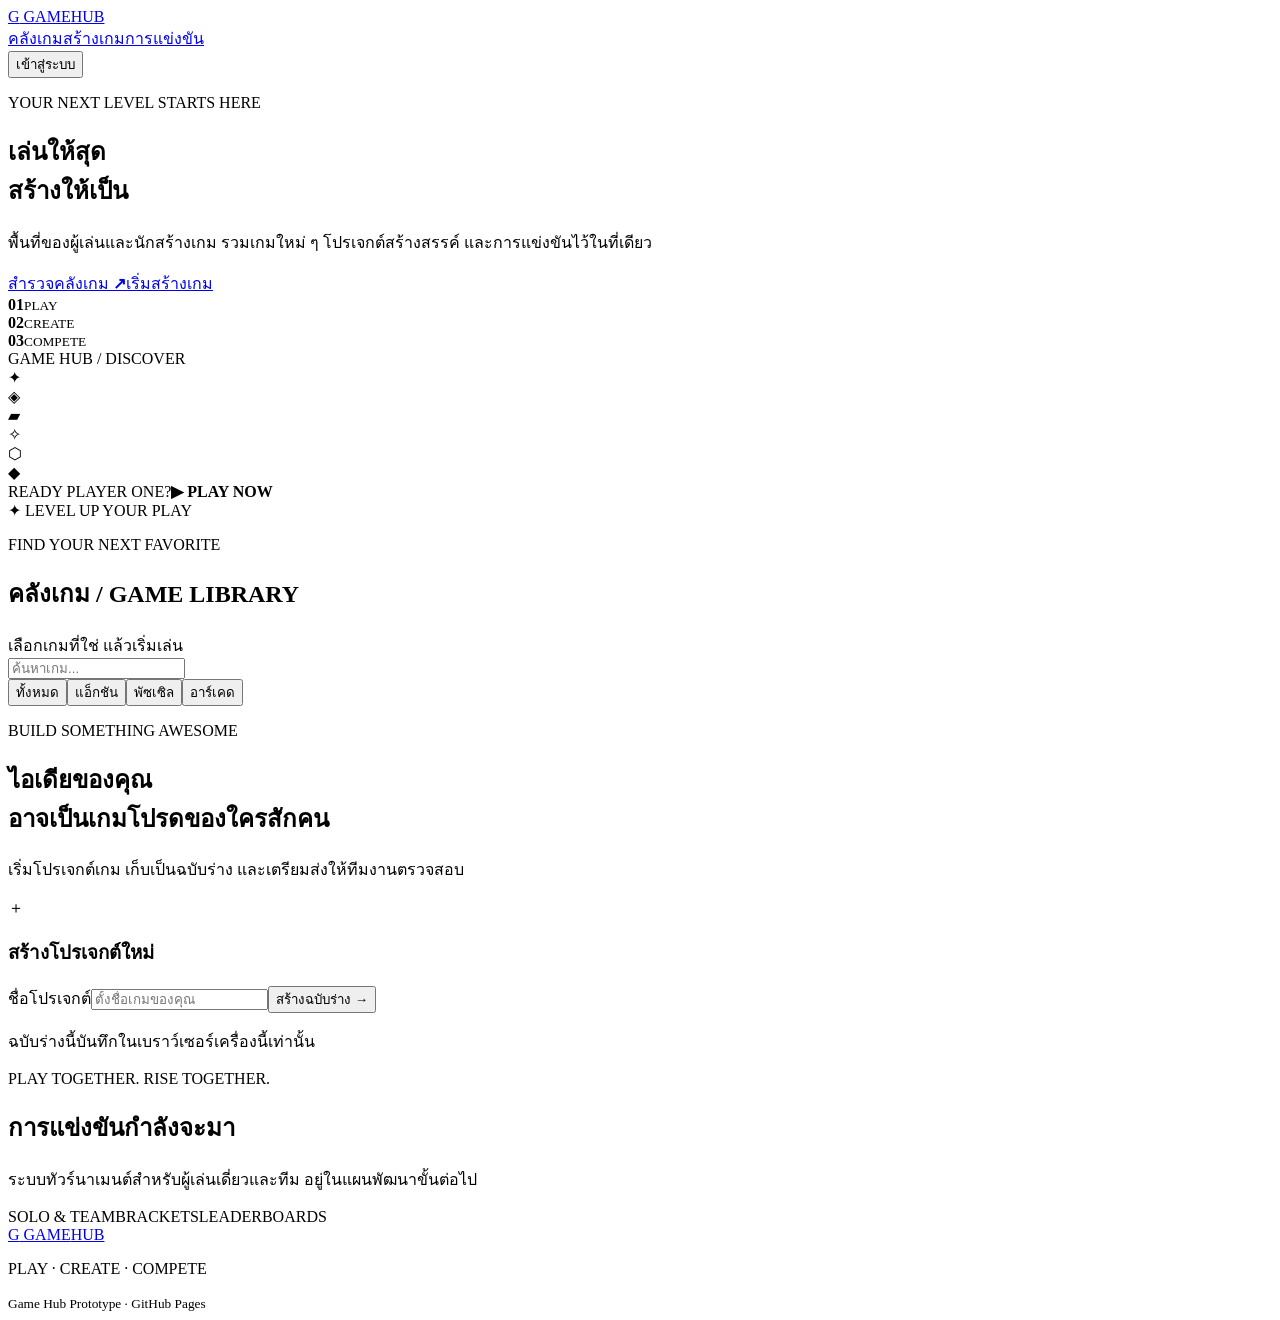
==== index.html @ 57284103 "Create Game Hub landing page for GitHub Pages" ====
<!doctype html>
<html lang="th">
<head>
<meta charset="utf-8"><meta name="viewport" content="width=device-width,initial-scale=1">
<meta name="theme-color" content="#100d1d"><meta name="description" content="Game Hub — ศูนย์รวมเกมและครีเอเตอร์">
<title>Game Hub — Play. Create. Compete.</title>
<link rel="stylesheet" href="./styles.css">
</head>
<body>
<header class="topbar"><a class="brand" href="#"><span class="brand-mark">G</span> GAME<span>HUB</span></a><nav><a href="#library">คลังเกม</a><a href="#create">สร้างเกม</a><a href="#tournament">การแข่งขัน</a></nav><button class="button button-small" id="loginBtn">เข้าสู่ระบบ</button></header>
<main>
<section class="hero"><div class="hero-copy"><p class="eyebrow">YOUR NEXT LEVEL STARTS HERE</p><h1>เล่นให้สุด<br><span>สร้างให้เป็น</span></h1><p class="lead">พื้นที่ของผู้เล่นและนักสร้างเกม รวมเกมใหม่ ๆ โปรเจกต์สร้างสรรค์ และการแข่งขันไว้ในที่เดียว</p><div class="actions"><a class="button" href="#library">สำรวจคลังเกม <b>↗</b></a><a class="button button-ghost" href="#create">เริ่มสร้างเกม</a></div><div class="hero-stats"><div><strong>01</strong><small>PLAY</small></div><div><strong>02</strong><small>CREATE</small></div><div><strong>03</strong><small>COMPETE</small></div></div></div><div class="hero-art"><div class="orb orb-a"></div><div class="orb orb-b"></div><div class="game-window"><div class="window-head"><i></i><i></i><i></i><span>GAME HUB / DISCOVER</span></div><div class="pixel-grid"><div class="pixel p1">✦</div><div class="pixel p2">◈</div><div class="pixel p3">▰</div><div class="pixel p4">✧</div><div class="pixel p5">⬡</div><div class="pixel p6">◆</div></div><div class="window-foot"><span>READY PLAYER ONE?</span><b>▶ PLAY NOW</b></div></div><div class="floating-tag">✦ LEVEL UP YOUR PLAY</div></div></section>
<section class="section" id="library"><div class="section-head"><div><p class="eyebrow">FIND YOUR NEXT FAVORITE</p><h2>คลังเกม <span>/ GAME LIBRARY</span></h2></div><span class="section-note">เลือกเกมที่ใช่ แล้วเริ่มเล่น</span></div><div class="toolbar"><input id="search" type="search" placeholder="ค้นหาเกม..." aria-label="ค้นหาเกม"><div class="filters"><button class="filter active" data-filter="all">ทั้งหมด</button><button class="filter" data-filter="action">แอ็กชัน</button><button class="filter" data-filter="puzzle">พัซเซิล</button><button class="filter" data-filter="arcade">อาร์เคด</button></div></div><div class="games" id="games"></div><p class="empty" id="empty" hidden>ไม่พบเกมที่ตรงกับการค้นหา</p></section>
<section class="create-band" id="create"><div><p class="eyebrow">BUILD SOMETHING AWESOME</p><h2>ไอเดียของคุณ<br>อาจเป็นเกมโปรดของใครสักคน</h2><p>เริ่มโปรเจกต์เกม เก็บเป็นฉบับร่าง และเตรียมส่งให้ทีมงานตรวจสอบ</p></div><div class="create-panel"><div class="panel-icon">＋</div><h3>สร้างโปรเจกต์ใหม่</h3><label for="projectName">ชื่อโปรเจกต์</label><input id="projectName" placeholder="ตั้งชื่อเกมของคุณ"><button class="button" id="createBtn">สร้างฉบับร่าง <b>→</b></button><p class="hint">ฉบับร่างนี้บันทึกในเบราว์เซอร์เครื่องนี้เท่านั้น</p><div id="projectStatus" role="status"></div></div></section>
<section class="section tournament" id="tournament"><p class="eyebrow">PLAY TOGETHER. RISE TOGETHER.</p><h2>การแข่งขันกำลังจะมา</h2><p>ระบบทัวร์นาเมนต์สำหรับผู้เล่นเดี่ยวและทีม อยู่ในแผนพัฒนาขั้นต่อไป</p><div class="tourney-pills"><span>SOLO & TEAM</span><span>BRACKETS</span><span>LEADERBOARDS</span></div></section>
</main><footer><a class="brand" href="#"><span class="brand-mark">G</span> GAME<span>HUB</span></a><p>PLAY · CREATE · COMPETE</p><small>Game Hub Prototype · GitHub Pages</small></footer>
<dialog id="loginDialog"><form method="dialog"><button class="close" aria-label="ปิด">×</button><p class="eyebrow">PLAYER PROFILE</p><h2>ยินดีต้อนรับ</h2><label for="displayName">ชื่อที่ใช้แสดงในเครื่องนี้</label><input id="displayName" maxlength="24" placeholder="Player name"><button class="button" id="saveName">บันทึกชื่อ</button><p class="hint">นี่เป็นโปรไฟล์ตัวอย่างในเบราว์เซอร์ ไม่ใช่บัญชีผู้ใช้จริง</p></form></dialog>
<script src="./app.js"></script></body></html>
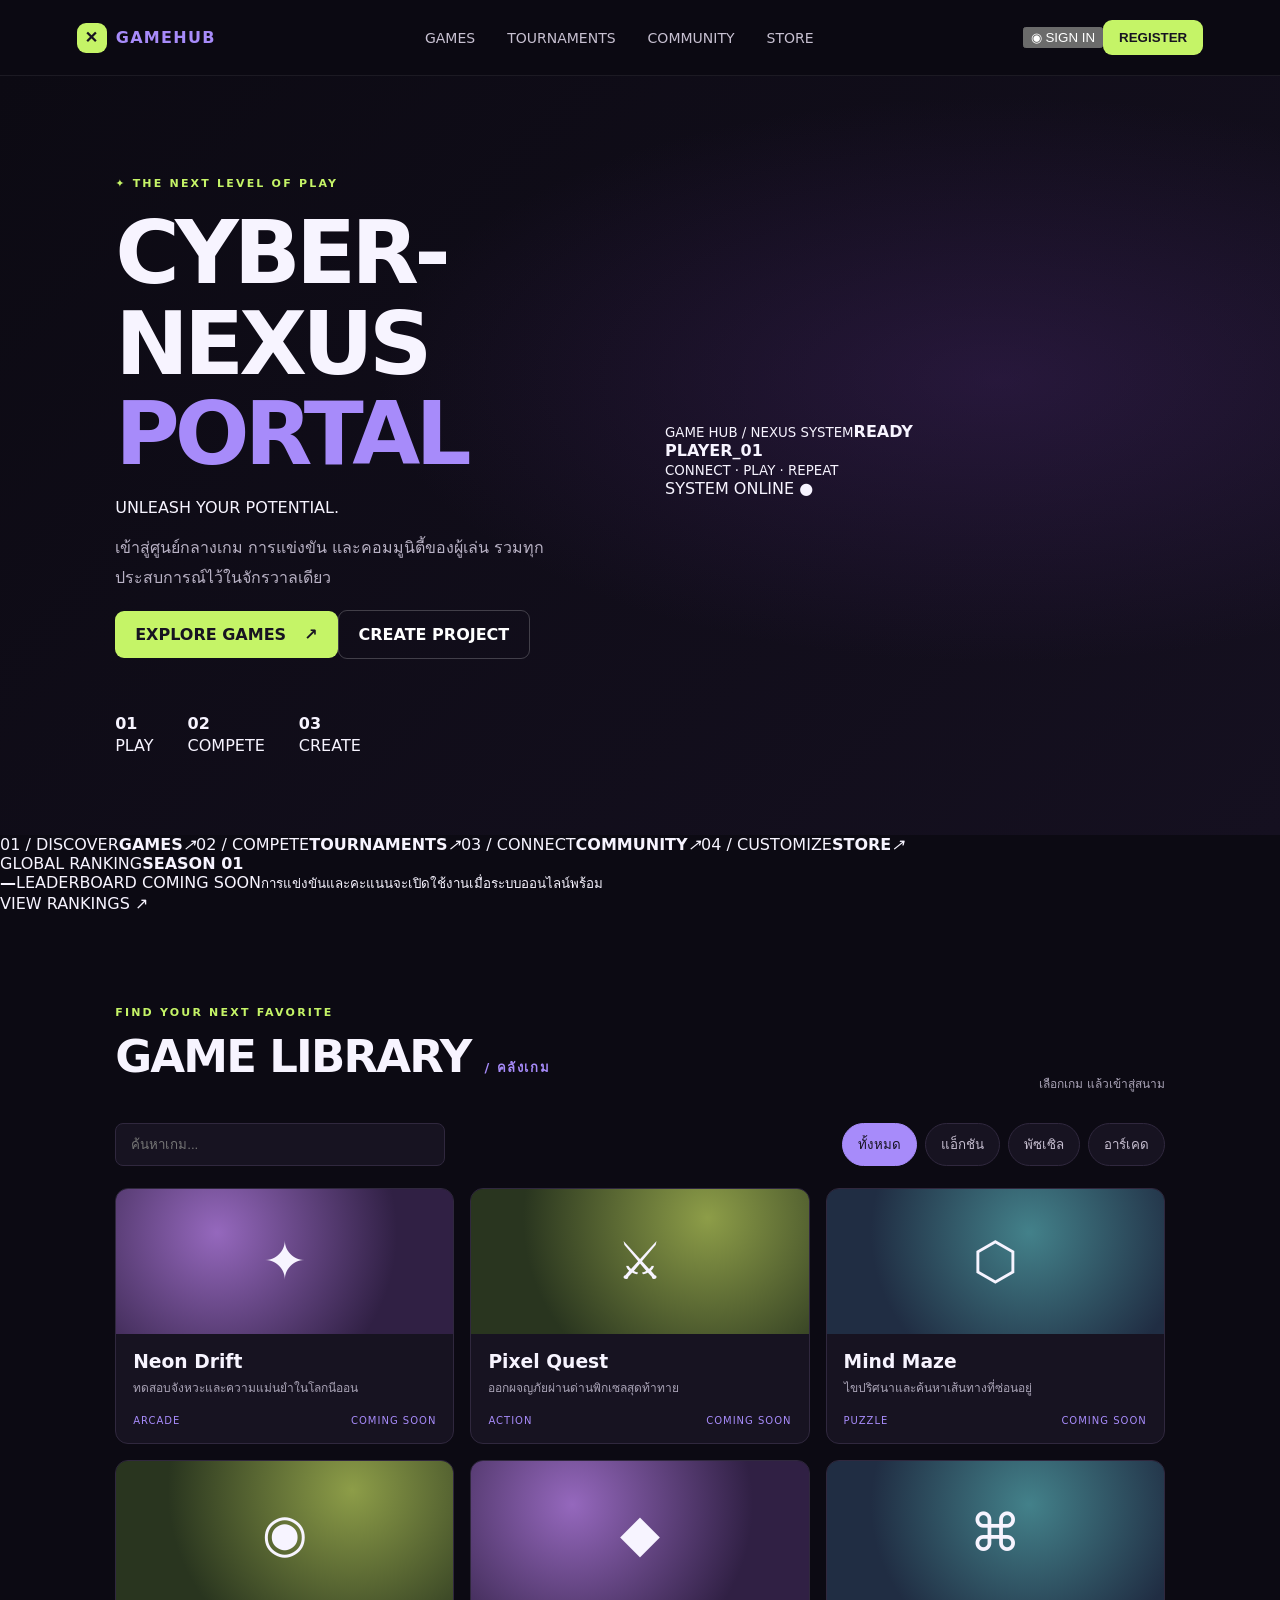
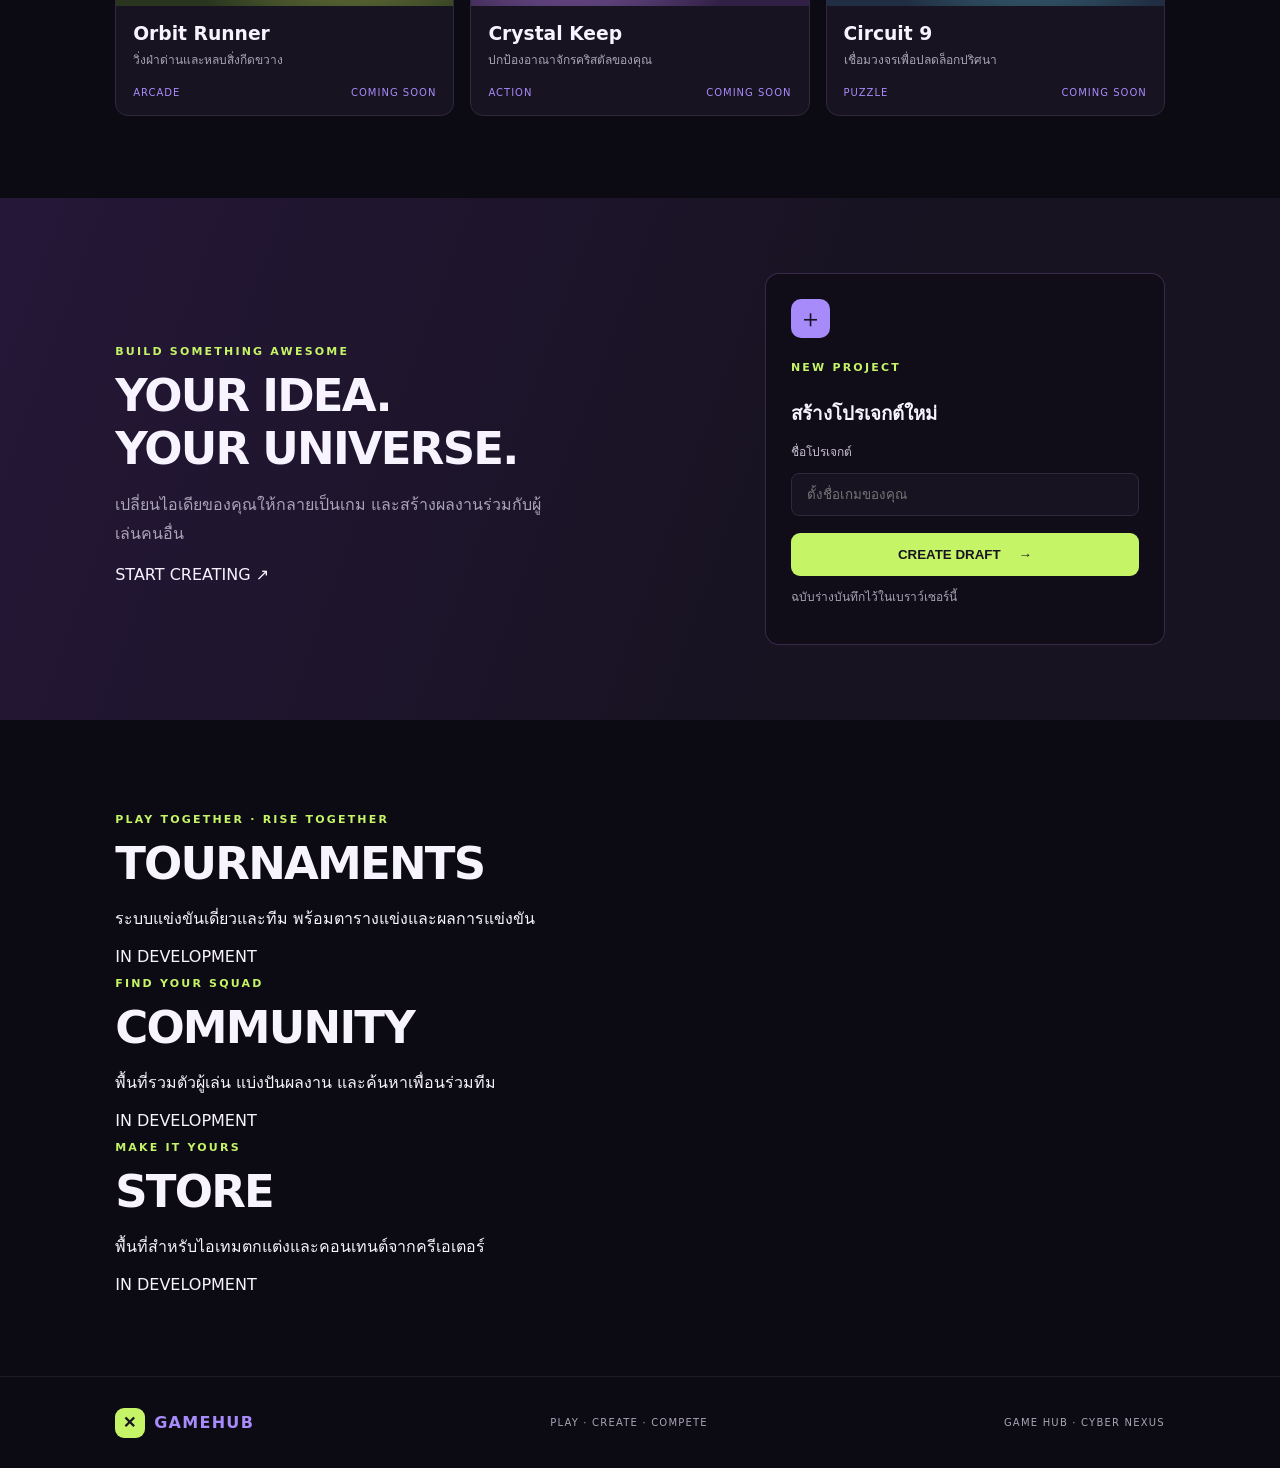
==== commit 872680b6: "Redesign Game Hub cyber nexus homepage" ====
--- a/index.html
+++ b/index.html
@@ -1,18 +1,13 @@
 <!doctype html>
-<html lang="th">
-<head>
-<meta charset="utf-8"><meta name="viewport" content="width=device-width,initial-scale=1">
-<meta name="theme-color" content="#100d1d"><meta name="description" content="Game Hub — ศูนย์รวมเกมและครีเอเตอร์">
-<title>Game Hub — Play. Create. Compete.</title>
-<link rel="stylesheet" href="./styles.css">
-</head>
+<html lang="th"><head><meta charset="utf-8"><meta name="viewport" content="width=device-width,initial-scale=1"><meta name="theme-color" content="#090711"><meta name="description" content="Game Hub — Play, Create, Compete"><title>GAME HUB — Cyber Nexus</title><link rel="stylesheet" href="./styles.css"></head>
 <body>
-<header class="topbar"><a class="brand" href="#"><span class="brand-mark">G</span> GAME<span>HUB</span></a><nav><a href="#library">คลังเกม</a><a href="#create">สร้างเกม</a><a href="#tournament">การแข่งขัน</a></nav><button class="button button-small" id="loginBtn">เข้าสู่ระบบ</button></header>
+<header class="topbar"><a class="brand" href="#"><span class="brand-mark">✕</span><span>GAME<span>HUB</span></span></a><nav><a href="#library">GAMES</a><a href="#tournament">TOURNAMENTS</a><a href="#community">COMMUNITY</a><a href="#store">STORE</a></nav><div class="account-actions"><button class="sign-in" id="loginBtn">◉ SIGN IN</button><button class="button button-small" id="registerBtn">REGISTER</button></div></header>
 <main>
-<section class="hero"><div class="hero-copy"><p class="eyebrow">YOUR NEXT LEVEL STARTS HERE</p><h1>เล่นให้สุด<br><span>สร้างให้เป็น</span></h1><p class="lead">พื้นที่ของผู้เล่นและนักสร้างเกม รวมเกมใหม่ ๆ โปรเจกต์สร้างสรรค์ และการแข่งขันไว้ในที่เดียว</p><div class="actions"><a class="button" href="#library">สำรวจคลังเกม <b>↗</b></a><a class="button button-ghost" href="#create">เริ่มสร้างเกม</a></div><div class="hero-stats"><div><strong>01</strong><small>PLAY</small></div><div><strong>02</strong><small>CREATE</small></div><div><strong>03</strong><small>COMPETE</small></div></div></div><div class="hero-art"><div class="orb orb-a"></div><div class="orb orb-b"></div><div class="game-window"><div class="window-head"><i></i><i></i><i></i><span>GAME HUB / DISCOVER</span></div><div class="pixel-grid"><div class="pixel p1">✦</div><div class="pixel p2">◈</div><div class="pixel p3">▰</div><div class="pixel p4">✧</div><div class="pixel p5">⬡</div><div class="pixel p6">◆</div></div><div class="window-foot"><span>READY PLAYER ONE?</span><b>▶ PLAY NOW</b></div></div><div class="floating-tag">✦ LEVEL UP YOUR PLAY</div></div></section>
-<section class="section" id="library"><div class="section-head"><div><p class="eyebrow">FIND YOUR NEXT FAVORITE</p><h2>คลังเกม <span>/ GAME LIBRARY</span></h2></div><span class="section-note">เลือกเกมที่ใช่ แล้วเริ่มเล่น</span></div><div class="toolbar"><input id="search" type="search" placeholder="ค้นหาเกม..." aria-label="ค้นหาเกม"><div class="filters"><button class="filter active" data-filter="all">ทั้งหมด</button><button class="filter" data-filter="action">แอ็กชัน</button><button class="filter" data-filter="puzzle">พัซเซิล</button><button class="filter" data-filter="arcade">อาร์เคด</button></div></div><div class="games" id="games"></div><p class="empty" id="empty" hidden>ไม่พบเกมที่ตรงกับการค้นหา</p></section>
-<section class="create-band" id="create"><div><p class="eyebrow">BUILD SOMETHING AWESOME</p><h2>ไอเดียของคุณ<br>อาจเป็นเกมโปรดของใครสักคน</h2><p>เริ่มโปรเจกต์เกม เก็บเป็นฉบับร่าง และเตรียมส่งให้ทีมงานตรวจสอบ</p></div><div class="create-panel"><div class="panel-icon">＋</div><h3>สร้างโปรเจกต์ใหม่</h3><label for="projectName">ชื่อโปรเจกต์</label><input id="projectName" placeholder="ตั้งชื่อเกมของคุณ"><button class="button" id="createBtn">สร้างฉบับร่าง <b>→</b></button><p class="hint">ฉบับร่างนี้บันทึกในเบราว์เซอร์เครื่องนี้เท่านั้น</p><div id="projectStatus" role="status"></div></div></section>
-<section class="section tournament" id="tournament"><p class="eyebrow">PLAY TOGETHER. RISE TOGETHER.</p><h2>การแข่งขันกำลังจะมา</h2><p>ระบบทัวร์นาเมนต์สำหรับผู้เล่นเดี่ยวและทีม อยู่ในแผนพัฒนาขั้นต่อไป</p><div class="tourney-pills"><span>SOLO & TEAM</span><span>BRACKETS</span><span>LEADERBOARDS</span></div></section>
-</main><footer><a class="brand" href="#"><span class="brand-mark">G</span> GAME<span>HUB</span></a><p>PLAY · CREATE · COMPETE</p><small>Game Hub Prototype · GitHub Pages</small></footer>
-<dialog id="loginDialog"><form method="dialog"><button class="close" aria-label="ปิด">×</button><p class="eyebrow">PLAYER PROFILE</p><h2>ยินดีต้อนรับ</h2><label for="displayName">ชื่อที่ใช้แสดงในเครื่องนี้</label><input id="displayName" maxlength="24" placeholder="Player name"><button class="button" id="saveName">บันทึกชื่อ</button><p class="hint">นี่เป็นโปรไฟล์ตัวอย่างในเบราว์เซอร์ ไม่ใช่บัญชีผู้ใช้จริง</p></form></dialog>
+<section class="hero"><div class="hero-copy"><p class="eyebrow">✦ THE NEXT LEVEL OF PLAY</p><h1>CYBER-NEXUS<br><span>PORTAL</span></h1><p class="hero-subtitle">UNLEASH YOUR POTENTIAL.</p><div class="hero-rule"><i></i></div><p class="lead">เข้าสู่ศูนย์กลางเกม การแข่งขัน และคอมมูนิตี้ของผู้เล่น รวมทุกประสบการณ์ไว้ในจักรวาลเดียว</p><div class="hero-actions"><a class="button" href="#library">EXPLORE GAMES <b>↗</b></a><a class="button button-ghost" href="#create">CREATE PROJECT</a></div><div class="hero-stats"><div><b>01</b><span>PLAY</span></div><div><b>02</b><span>COMPETE</span></div><div><b>03</b><span>CREATE</span></div></div></div><div class="hero-visual"><div class="hero-orbit"></div><div class="hero-avatar"><div class="avatar-helmet"></div><div class="avatar-body"></div></div><div class="hud-card"><small>GAME HUB / NEXUS SYSTEM</small><strong>READY<br>PLAYER<span>_01</span></strong><div class="hud-bars"><i></i><i></i><i></i><i></i><i></i></div><small>CONNECT · PLAY · REPEAT</small></div><div class="floating-label">SYSTEM ONLINE <b>●</b></div></div></section>
+<section class="portal-section"><div class="portal-grid"><a class="portal-tile tile-games" href="#library"><span>01 / DISCOVER</span><b>GAMES</b><i>↗</i></a><a class="portal-tile tile-tourney" href="#tournament"><span>02 / COMPETE</span><b>TOURNAMENTS</b><i>↗</i></a><a class="portal-tile tile-community" href="#community"><span>03 / CONNECT</span><b>COMMUNITY</b><i>↗</i></a><a class="portal-tile tile-store" href="#store"><span>04 / CUSTOMIZE</span><b>STORE</b><i>↗</i></a></div><aside class="leaderboard"><div class="leader-head"><span>GLOBAL RANKING</span><b>SEASON 01</b></div><div class="rank-empty"><strong>—</strong><span>LEADERBOARD COMING SOON</span><small>การแข่งขันและคะแนนจะเปิดใช้งานเมื่อระบบออนไลน์พร้อม</small></div><a href="#tournament">VIEW RANKINGS ↗</a></aside></section>
+<section class="section" id="library"><div class="section-head"><div><p class="eyebrow">FIND YOUR NEXT FAVORITE</p><h2>GAME LIBRARY <span>/ คลังเกม</span></h2></div><span class="section-note">เลือกเกม แล้วเข้าสู่สนาม</span></div><div class="toolbar"><input id="search" type="search" placeholder="ค้นหาเกม..." aria-label="ค้นหาเกม"><div class="filters"><button class="filter active" data-filter="all">ทั้งหมด</button><button class="filter" data-filter="action">แอ็กชัน</button><button class="filter" data-filter="puzzle">พัซเซิล</button><button class="filter" data-filter="arcade">อาร์เคด</button></div></div><div class="games" id="games"></div><p class="empty" id="empty" hidden>ไม่พบเกมที่ตรงกับการค้นหา</p></section>
+<section class="create-band" id="create"><div><p class="eyebrow">BUILD SOMETHING AWESOME</p><h2>YOUR IDEA.<br><span>YOUR UNIVERSE.</span></h2><p>เปลี่ยนไอเดียของคุณให้กลายเป็นเกม และสร้างผลงานร่วมกับผู้เล่นคนอื่น</p><a class="text-link" href="#create-panel">START CREATING ↗</a></div><div class="create-panel" id="create-panel"><div class="panel-icon">＋</div><p class="eyebrow">NEW PROJECT</p><h3>สร้างโปรเจกต์ใหม่</h3><label for="projectName">ชื่อโปรเจกต์</label><input id="projectName" placeholder="ตั้งชื่อเกมของคุณ"><button class="button" id="createBtn">CREATE DRAFT <b>→</b></button><p class="hint">ฉบับร่างบันทึกไว้ในเบราว์เซอร์นี้</p><div id="projectStatus" role="status"></div></div></section>
+<section class="section lower-grid"><article id="tournament"><p class="eyebrow">PLAY TOGETHER · RISE TOGETHER</p><h2>TOURNAMENTS</h2><p>ระบบแข่งขันเดี่ยวและทีม พร้อมตารางแข่งและผลการแข่งขัน</p><span class="coming">IN DEVELOPMENT</span></article><article id="community"><p class="eyebrow">FIND YOUR SQUAD</p><h2>COMMUNITY</h2><p>พื้นที่รวมตัวผู้เล่น แบ่งปันผลงาน และค้นหาเพื่อนร่วมทีม</p><span class="coming">IN DEVELOPMENT</span></article><article id="store"><p class="eyebrow">MAKE IT YOURS</p><h2>STORE</h2><p>พื้นที่สำหรับไอเทมตกแต่งและคอนเทนต์จากครีเอเตอร์</p><span class="coming">IN DEVELOPMENT</span></article></section>
+</main><footer><a class="brand" href="#"><span class="brand-mark">✕</span><span>GAME<span>HUB</span></span></a><p>PLAY · CREATE · COMPETE</p><small>GAME HUB · CYBER NEXUS</small></footer>
+<dialog id="loginDialog"><form method="dialog"><button class="close" aria-label="ปิด">×</button><p class="eyebrow">PLAYER PROFILE</p><h2>WELCOME, PLAYER</h2><label for="displayName">ชื่อที่ใช้แสดงในเครื่องนี้</label><input id="displayName" maxlength="24" placeholder="Player name"><button class="button" id="saveName">SAVE PROFILE</button><p class="hint">โปรไฟล์ตัวอย่างในเบราว์เซอร์ ไม่ใช่บัญชีผู้ใช้จริง</p></form></dialog>
 <script src="./app.js"></script></body></html>
--- a/styles.css
+++ b/styles.css
@@ -0,0 +1 @@
+:root{color-scheme:dark;--bg:#0c0a13;--panel:#171321;--purple:#a78bfa;--lime:#c5f467;--muted:#aaa4b7;--line:#30283e}*{box-sizing:border-box}html{scroll-behavior:smooth}body{margin:0;background:var(--bg);color:#f7f4ff;font-family:Inter,ui-sans-serif,system-ui,-apple-system,"Segoe UI",sans-serif}a{color:inherit;text-decoration:none}.topbar{height:76px;padding:0 clamp(20px,6vw,92px);display:flex;align-items:center;justify-content:space-between;border-bottom:1px solid #ffffff12;position:sticky;top:0;background:#0c0a13eF;backdrop-filter:blur(14px);z-index:5}.brand{font-weight:900;letter-spacing:.08em;display:flex;align-items:center;gap:9px}.brand>span:last-child{color:var(--purple)}.brand-mark{width:30px;height:30px;display:grid;place-items:center;background:var(--lime);color:#171321;border-radius:9px;font-weight:1000}.topbar nav{display:flex;gap:32px;color:#c8c1d2;font-size:14px}.topbar nav a:hover{color:var(--lime)}.button{border:0;border-radius:9px;background:var(--lime);color:#171321;padding:14px 20px;font-weight:850;display:inline-flex;align-items:center;justify-content:center;gap:18px;cursor:pointer}.button:hover{filter:brightness(1.08);transform:translateY(-1px)}.button-small{padding:10px 16px}.button-ghost{background:transparent;color:#fff;border:1px solid #ffffff35}.hero{padding:90px clamp(24px,9vw,140px) 80px;min-height:590px;display:grid;grid-template-columns:1fr 1fr;gap:50px;align-items:center;background:radial-gradient(ellipse at 78% 40%,#512b7a55,transparent 44%),linear-gradient(135deg,#0c0a13,#151020)}.eyebrow{color:var(--lime);font-size:11px;letter-spacing:.2em;font-weight:900}.hero h1{font-size:clamp(52px,7vw,88px);line-height:1.03;letter-spacing:-.055em;margin:18px 0}.hero h1 span{color:var(--purple)}.lead{max-width:470px;color:#b9b2c5;line-height:1.9}.actions{display:flex;gap:12px;margin-top:28px;flex-wrap:wrap}.hero-stats{display:flex;gap:34px;margin-top:55px}.hero-stats div{display:grid;gap:3px}.hero-stats strong{font-size:23px;color:var(--purple)}.hero-stats small{font-size:9px;letter-spacing:.2em;color:#81798e}.hero-art{min-height:350px;position:relative;display:grid;place-items:center}.orb{position:absolute;border-radius:50%;filter:blur(1px)}.orb-a{width:290px;height:290px;background:linear-gradient(135deg,#9a68e8aa,#4a2a70aa);box-shadow:0 0 100px #9d5df455}.orb-b{width:190px;height:190px;border:1px solid #d5baff66;transform:translate(100px,-95px)}.game-window{position:relative;width:min(100%,430px);background:#171321;border:1px solid #9c7bc455;border-radius:16px;overflow:hidden;box-shadow:0 30px 90px #0009;transform:rotate(-3deg)}.window-head,.window-foot{height:43px;padding:0 16px;display:flex;align-items:center;gap:7px;background:#211a2e;color:#a79bb8;font-size:9px;letter-spacing:.15em}.window-head i{width:7px;height:7px;border-radius:50%;background:#a78bfa}.window-head i:nth-child(2){background:#c5f467}.window-head i:nth-child(3){background:#ef8aab}.window-head span{margin-left:9px}.pixel-grid{height:220px;display:grid;grid-template-columns:repeat(3,1fr);grid-template-rows:repeat(2,1fr);gap:8px;padding:16px;background:linear-gradient(135deg,#251738,#11101b)}.pixel{display:grid;place-items:center;font-size:44px;border-radius:9px;background:linear-gradient(145deg,#67429a,#302143);color:#e8d9ff}.p2,.p4{background:linear-gradient(145deg,#c5f467,#6d8b38);color:#1c2510}.p3{background:linear-gradient(145deg,#593c78,#20192c)}.p5{background:linear-gradient(145deg,#4d7a80,#213a46)}.window-foot{justify-content:space-between}.window-foot b{color:var(--lime)}.floating-tag{position:absolute;bottom:18px;right:0;padding:12px 17px;background:var(--lime);color:#171321;font-size:10px;font-weight:900;letter-spacing:.12em;border-radius:7px;transform:rotate(4deg)}.section{padding:82px clamp(24px,9vw,140px)}.section-head{display:flex;justify-content:space-between;align-items:end;gap:20px}.section h2,.create-band h2,.tournament h2{font-size:clamp(30px,4vw,45px);letter-spacing:-.04em;margin:10px 0}.section h2 span{font-size:13px;letter-spacing:.12em;color:var(--purple)}.section-note,.hint{font-size:12px;color:var(--muted)}.toolbar{display:flex;justify-content:space-between;gap:16px;align-items:center;margin:30px 0 22px}.toolbar input,.create-panel input,dialog input{background:#171321;border:1px solid var(--line);border-radius:8px;padding:13px 15px;color:white;min-width:0}.toolbar input{width:min(330px,100%)}input:focus{outline:2px solid var(--purple);outline-offset:2px}.filters{display:flex;gap:8px;flex-wrap:wrap}.filter{background:#171321;color:#c5bdcf;border:1px solid var(--line);padding:10px 15px;border-radius:30px;cursor:pointer}.filter.active{background:#a78bfa;color:#171321;border-color:#a78bfa}.games{display:grid;grid-template-columns:repeat(3,1fr);gap:16px}.game-card{background:var(--panel);border:1px solid var(--line);border-radius:13px;overflow:hidden}.game-cover{height:145px;display:grid;place-items:center;font-size:52px;background:radial-gradient(circle at 30% 30%,#9568bd,#302044 70%)}.game-card:nth-child(2n) .game-cover{background:radial-gradient(circle at 70% 20%,#8d9d48,#29351f 70%)}.game-card:nth-child(3n) .game-cover{background:radial-gradient(circle at 60% 30%,#43818a,#202d43 70%)}.game-info{padding:17px}.game-info h3{margin:0 0 7px}.game-info p{margin:0;color:var(--muted);font-size:12px;line-height:1.6}.game-meta{display:flex;justify-content:space-between;margin-top:17px;color:var(--purple);font-size:10px;letter-spacing:.1em}.empty{color:var(--muted)}.create-band{padding:75px clamp(24px,9vw,140px);background:linear-gradient(110deg,#251738,#171321 65%);display:grid;grid-template-columns:1.2fr .8fr;gap:50px;align-items:center}.create-band>div:first-child>p:not(.eyebrow){color:var(--muted);line-height:1.8;max-width:450px}.create-panel{background:#100d19;border:1px solid #70549366;border-radius:14px;padding:25px;display:grid;gap:12px}.panel-icon{width:39px;height:39px;display:grid;place-items:center;border-radius:10px;background:#a78bfa;color:#171321;font-size:25px}.create-panel h3{margin:2px 0}.create-panel label,dialog label{font-size:12px;color:#c9c1d3}.create-panel .button{margin-top:5px}.hint{line-height:1.6;margin:0}.tournament{text-align:center;background:#100d19}.tournament>p:not(.eyebrow){color:var(--muted)}.tourney-pills{display:flex;justify-content:center;gap:10px;flex-wrap:wrap;margin-top:25px}.tourney-pills span{border:1px solid var(--line);padding:10px 15px;border-radius:30px;font-size:10px;letter-spacing:.12em;color:var(--purple)}footer{padding:30px clamp(24px,9vw,140px);display:flex;align-items:center;justify-content:space-between;gap:15px;border-top:1px solid #ffffff12}footer p,footer small{font-size:10px;letter-spacing:.12em;color:var(--muted)}dialog{background:#171321;color:#fff;border:1px solid #705493;border-radius:14px;padding:30px;width:min(420px,calc(100% - 32px));box-shadow:0 30px 100px #000b}dialog::backdrop{background:#05030bbd;backdrop-filter:blur(5px)}dialog form{display:grid;gap:14px}.close{justify-self:end;background:none;border:0;color:white;font-size:25px;cursor:pointer}dialog h2{margin:0}#projectStatus{font-size:12px;color:var(--lime)}@media(max-width:800px){.hero{grid-template-columns:1fr;padding-top:65px}.hero-art{min-height:300px}.games{grid-template-columns:repeat(2,1fr)}.create-band{grid-template-columns:1fr}.topbar nav{gap:13px;font-size:12px}}@media(max-width:540px){.topbar{height:65px;padding:0 17px}.topbar nav{display:none}.hero{padding:58px 22px 45px}.hero h1{font-size:58px}.hero-art{min-height:270px}.game-window{width:95%}.pixel-grid{height:175px}.section{padding:60px 20px}.section-head,.toolbar{align-items:flex-start;flex-direction:column}.toolbar input{width:100%}.games{grid-template-columns:1fr}.game-cover{height:165px}.create-band{padding:55px 20px}footer{flex-wrap:wrap;padding:25px 20px}footer small{width:100%}}
